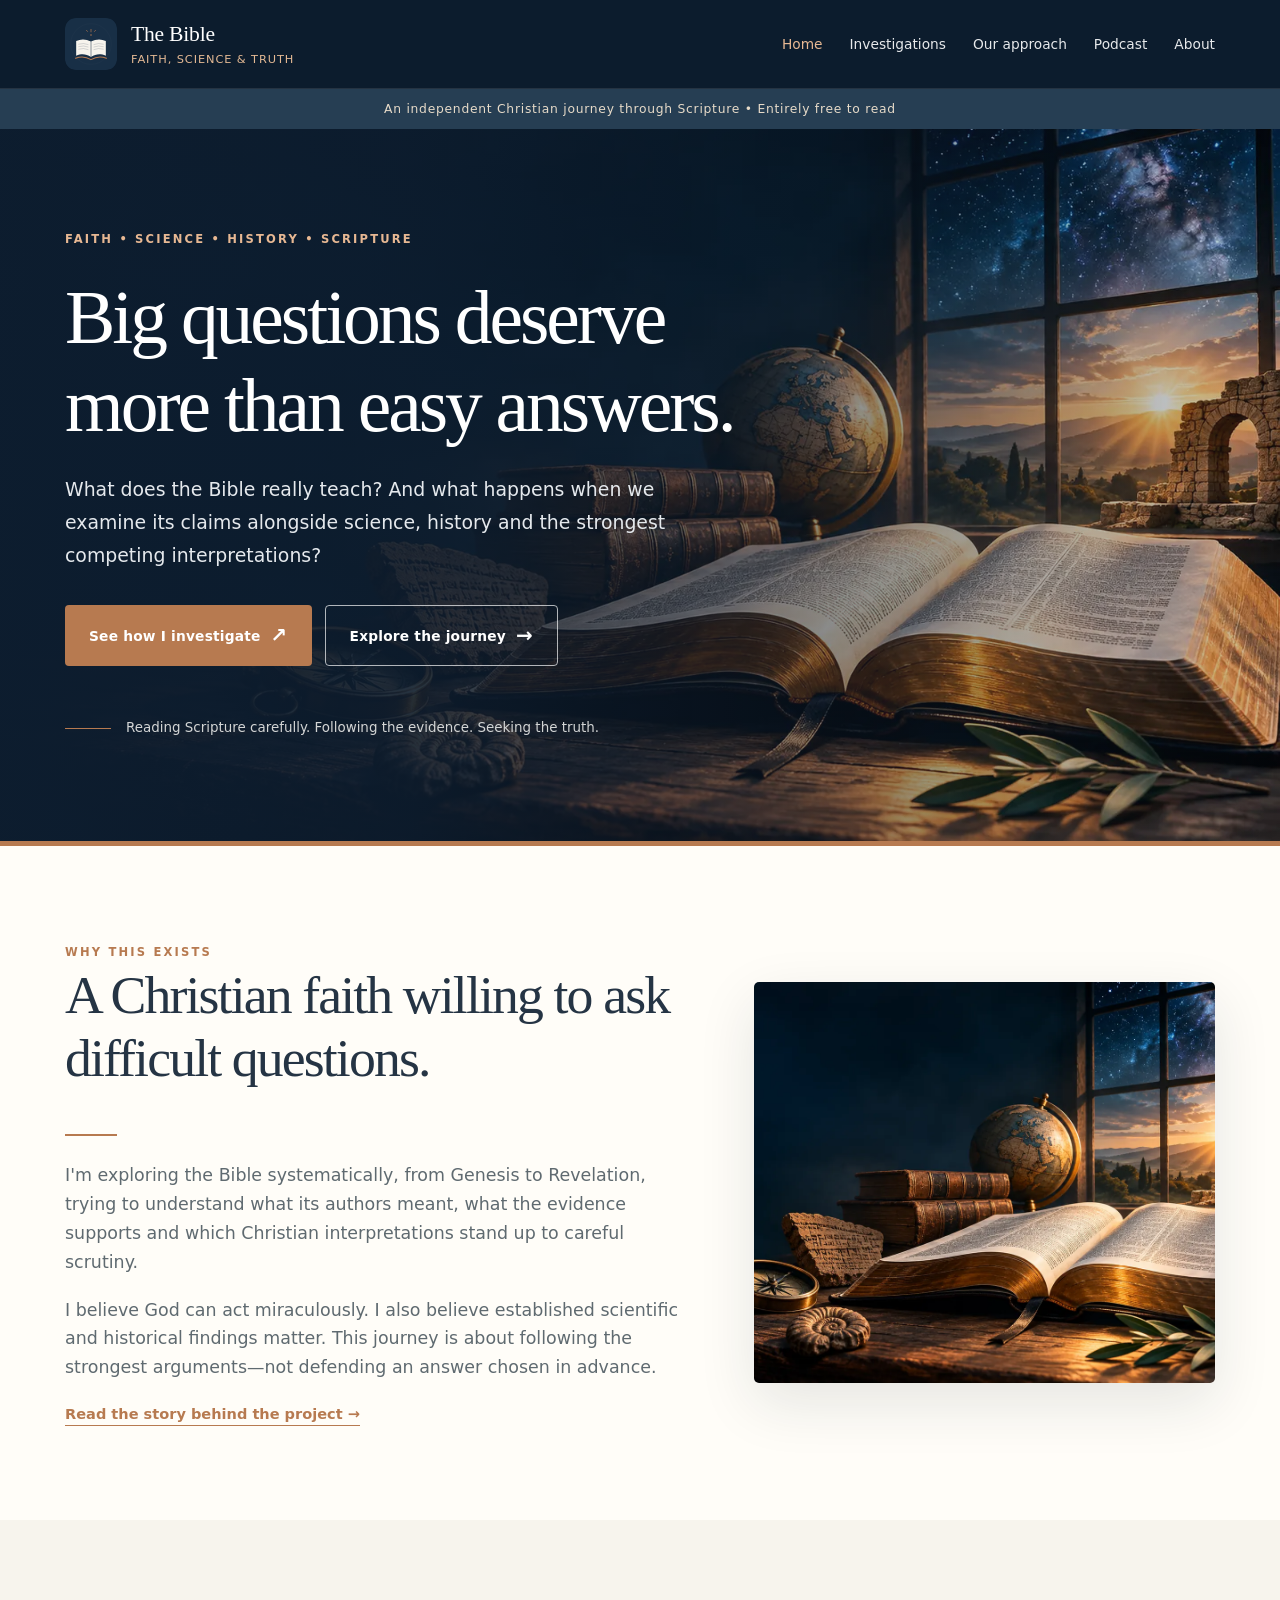
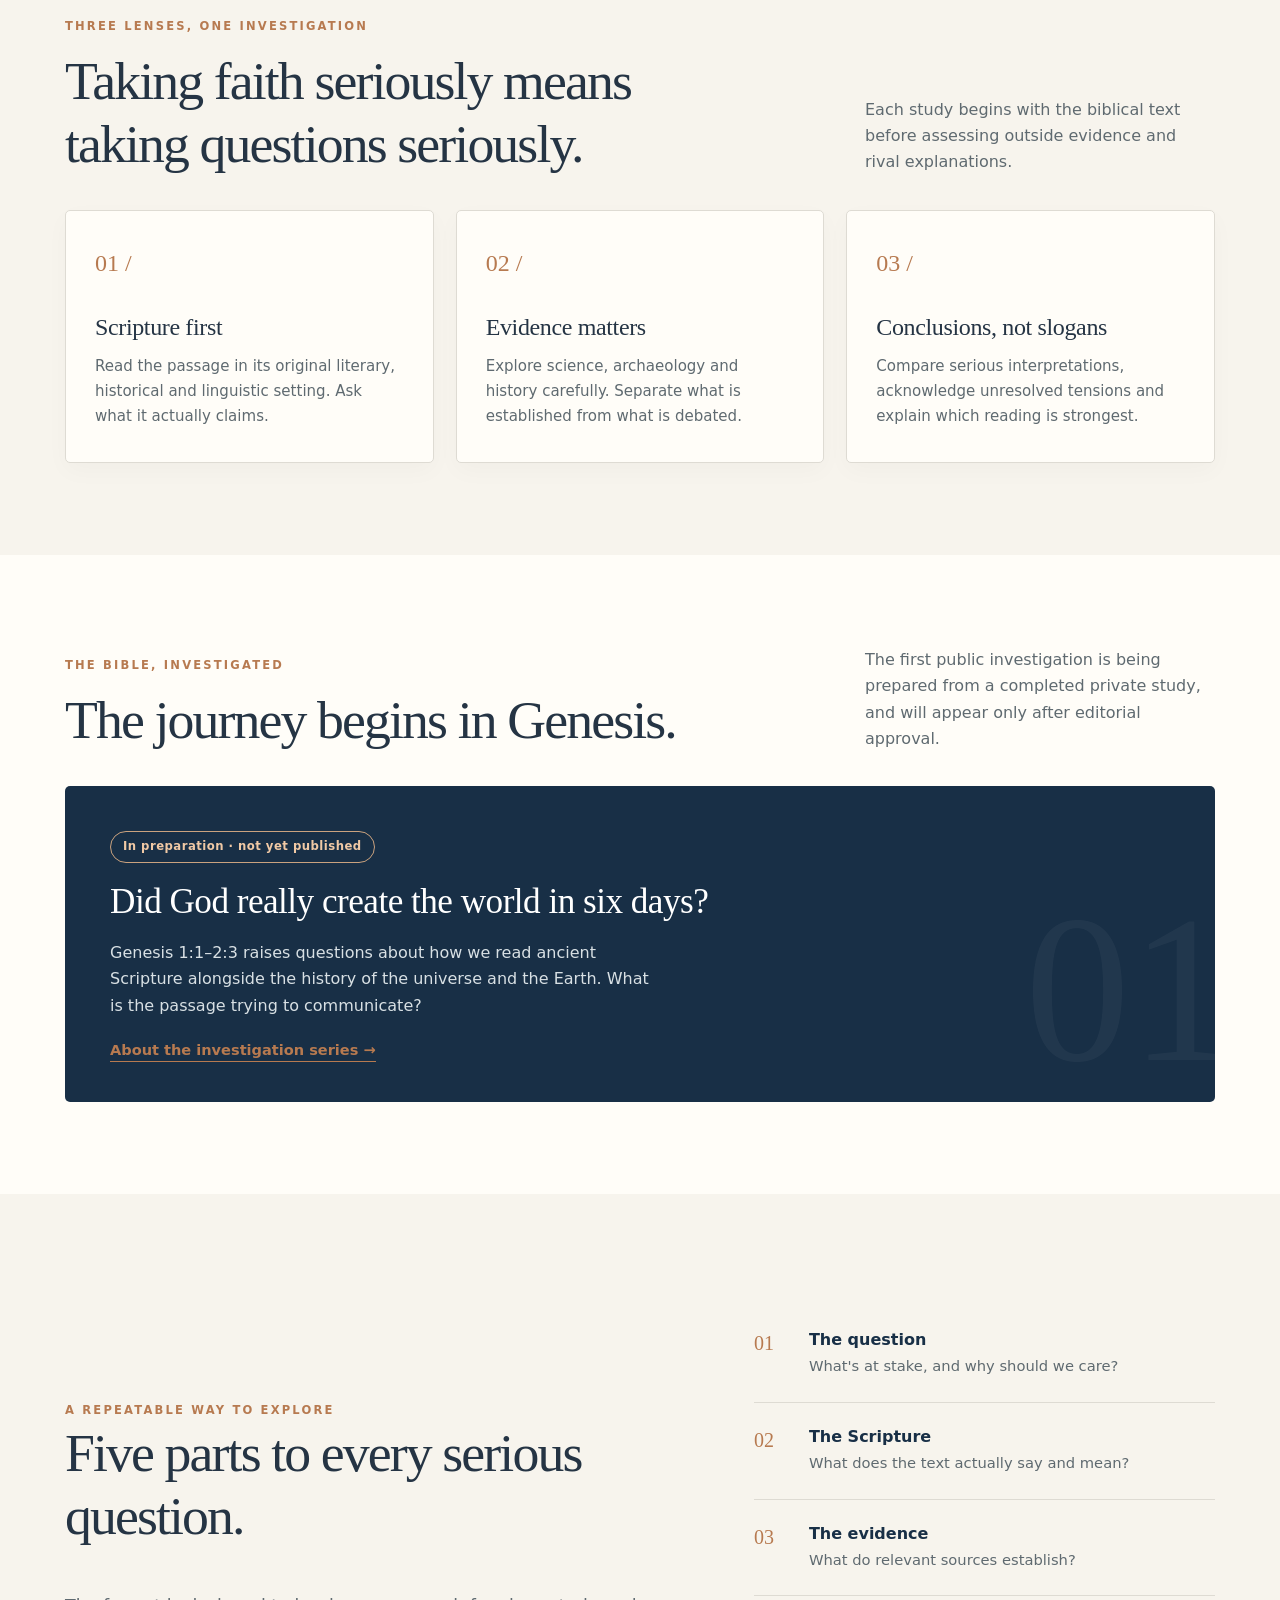
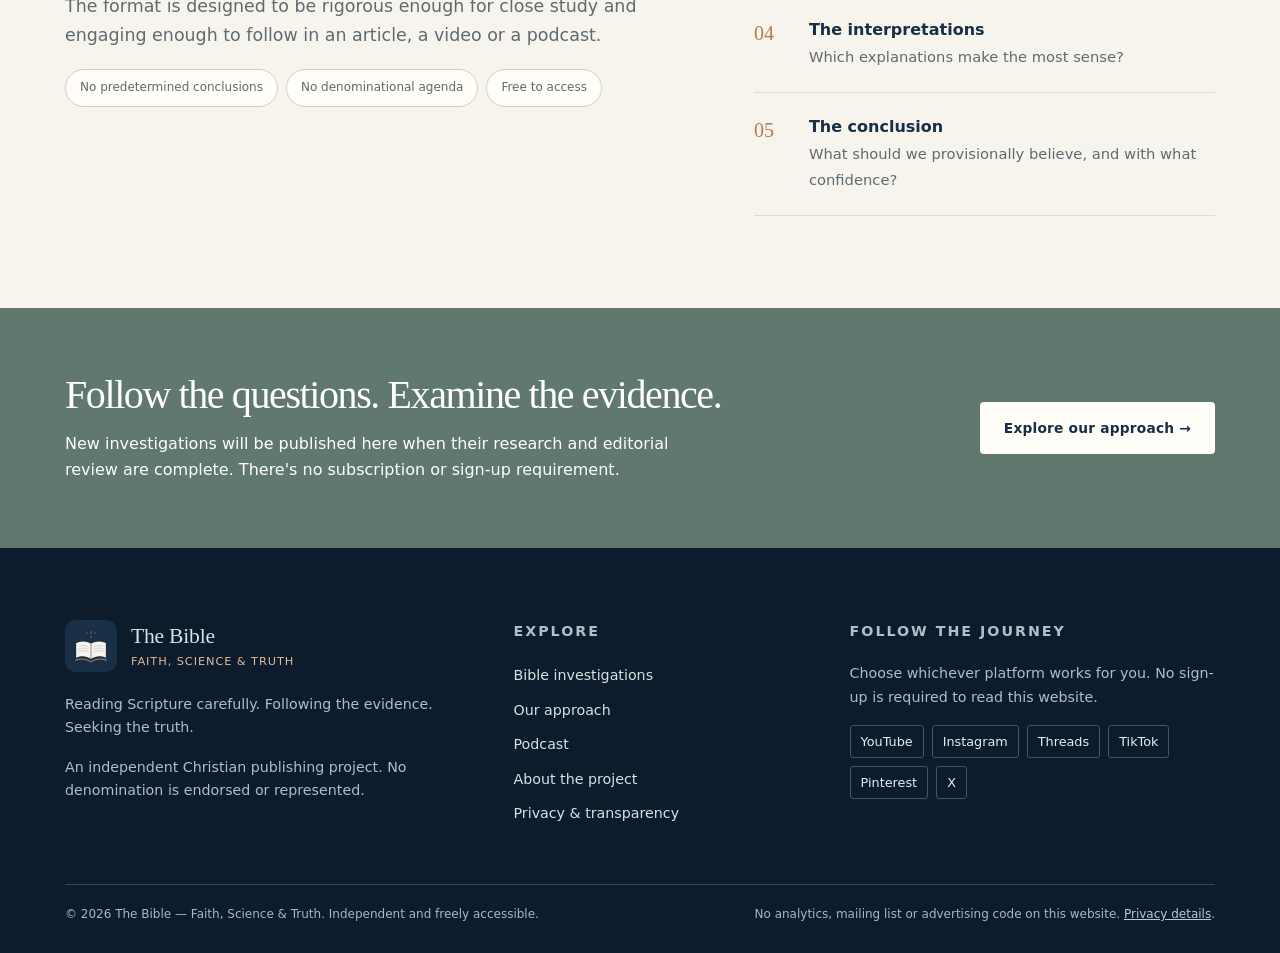
==== index.html @ d597f177 "Add The Bible — Faith, Science & Truth website" ====
<!doctype html><html lang="en-GB"><head><meta charset="utf-8"><meta name="viewport" content="width=device-width, initial-scale=1"><meta name="description" content="An independent Christian journey through the Bible, exploring Scripture, science, history and different interpretations without predetermined conclusions."><meta name="theme-color" content="#182f46"><meta name="referrer" content="strict-origin-when-cross-origin"><title>Home | The Bible — Faith, Science &amp; Truth</title><link rel="icon" type="image/svg+xml" href="favicon.svg"><link rel="stylesheet" href="styles.css"><meta property="og:type" content="website"><meta property="og:site_name" content="The Bible — Faith, Science &amp; Truth"><meta property="og:title" content="Home | The Bible — Faith, Science &amp; Truth"><meta property="og:description" content="An independent Christian journey through the Bible, exploring Scripture, science, history and different interpretations without predetermined conclusions."><meta property="og:image" content="https://thebiblefst.github.io/assets/social-preview.jpg"><meta property="og:url" content="https://thebiblefst.github.io/index.html"><meta name="twitter:card" content="summary_large_image"></head><body><a class="skip-link" href="#main">Skip to content</a><header class="site-header"><div class="container header-row"><a class="brand" href="index.html" aria-label="The Bible — Faith, Science & Truth, home"><img src="assets/mark.svg" alt="" width="52" height="52"><span><strong>The Bible</strong><em>Faith, Science &amp; Truth</em></span></a><nav class="nav" aria-label="Main navigation"><a href="index.html" aria-current="page">Home</a><a href="investigations.html" >Investigations</a><a href="approach.html" >Our approach</a><a href="podcast.html" >Podcast</a><a href="about.html" >About</a></nav><details class="mobile-menu"><summary>Menu</summary><nav class="mobile-links" aria-label="Mobile navigation"><a href="index.html" aria-current="page">Home</a><a href="investigations.html" >Investigations</a><a href="approach.html" >Our approach</a><a href="podcast.html" >Podcast</a><a href="about.html" >About</a></nav></details></div></header><main id="main"><div class="announcement">An independent Christian journey through Scripture • Entirely free to read</div><section class="hero"><div class="container"><span class="eyebrow">Faith • Science • History • Scripture</span><h1>Big questions deserve more than easy answers.</h1><p class="hero-lead">What does the Bible really teach? And what happens when we examine its claims alongside science, history and the strongest competing interpretations?</p><div class="hero-ctas"><a class="btn btn-copper" href="approach.html">See how I investigate <span class="arrow" aria-hidden="true">↗</span></a><a class="btn btn-outline" href="investigations.html">Explore the journey <span class="arrow" aria-hidden="true">→</span></a></div><div class="hero-bottom"><span class="fine-line" aria-hidden="true"></span><span>Reading Scripture carefully. Following the evidence. Seeking the truth.</span></div></div></section>
<section class="section"><div class="container two-col"><div><span class="eyebrow">Why this exists</span><h2>A Christian faith willing to ask difficult questions.</h2><div class="divider" aria-hidden="true"></div><p class="intro-copy">I'm exploring the Bible systematically, from Genesis to Revelation, trying to understand what its authors meant, what the evidence supports and which Christian interpretations stand up to careful scrutiny.</p><p class="intro-copy">I believe God can act miraculously. I also believe established scientific and historical findings matter. This journey is about following the strongest arguments—not defending an answer chosen in advance.</p><a class="text-link" href="about.html">Read the story behind the project →</a></div><img class="feature-photo" src="assets/documentary-study.webp" width="1450" height="816" loading="lazy" alt="An open Bible on a study desk with an antique globe, compass, fossil and historic stonework illuminated by sunrise"></div></section>
<section class="section section-tinted"><div class="container"><div class="section-top"><div><span class="eyebrow">Three lenses, one investigation</span><h2>Taking faith seriously means taking questions seriously.</h2></div><p class="muted">Each study begins with the biblical text before assessing outside evidence and rival explanations.</p></div><div class="three-col"><article class="card"><span class="number" aria-hidden="true">01 /</span><h3>Scripture first</h3><p>Read the passage in its original literary, historical and linguistic setting. Ask what it actually claims.</p></article><article class="card"><span class="number" aria-hidden="true">02 /</span><h3>Evidence matters</h3><p>Explore science, archaeology and history carefully. Separate what is established from what is debated.</p></article><article class="card"><span class="number" aria-hidden="true">03 /</span><h3>Conclusions, not slogans</h3><p>Compare serious interpretations, acknowledge unresolved tensions and explain which reading is strongest.</p></article></div></div></section>
<section class="section"><div class="container"><div class="section-top"><div><span class="eyebrow">The Bible, Investigated</span><h2>The journey begins in Genesis.</h2></div><p class="muted">The first public investigation is being prepared from a completed private study, and will appear only after editorial approval.</p></div><article class="feature-panel"><span class="status">In preparation · not yet published</span><h3>Did God really create the world in six days?</h3><p>Genesis 1:1–2:3 raises questions about how we read ancient Scripture alongside the history of the universe and the Earth. What is the passage trying to communicate?</p><a class="text-link" href="investigations.html">About the investigation series →</a></article></div></section>
<section class="section section-tinted"><div class="container two-col"><div><span class="eyebrow">A repeatable way to explore</span><h2>Five parts to every serious question.</h2><p class="intro-copy">The format is designed to be rigorous enough for close study and engaging enough to follow in an article, a video or a podcast.</p><div class="pill-row"><span class="pill">No predetermined conclusions</span><span class="pill">No denominational agenda</span><span class="pill">Free to access</span></div></div><ol class="journey-list"><li><strong>The question</strong><span>What's at stake, and why should we care?</span></li><li><strong>The Scripture</strong><span>What does the text actually say and mean?</span></li><li><strong>The evidence</strong><span>What do relevant sources establish?</span></li><li><strong>The interpretations</strong><span>Which explanations make the most sense?</span></li><li><strong>The conclusion</strong><span>What should we provisionally believe, and with what confidence?</span></li></ol></div></section>
<section class="cta-strip"><div class="container cta-inner"><div><h2>Follow the questions. Examine the evidence.</h2><p>New investigations will be published here when their research and editorial review are complete. There's no subscription or sign-up requirement.</p></div><a class="btn light-btn" href="approach.html">Explore our approach →</a></div></section></main><footer class="site-footer"><div class="container"><div class="footer-main"><div><a class="brand" href="index.html"><img src="assets/mark.svg" alt="" width="52" height="52"><span><strong>The Bible</strong><em>Faith, Science &amp; Truth</em></span></a><p>Reading Scripture carefully. Following the evidence. Seeking the truth.</p><p>An independent Christian publishing project. No denomination is endorsed or represented.</p></div><div><p class="footer-title">Explore</p><ul class="footer-links"><li><a href="investigations.html">Bible investigations</a></li><li><a href="approach.html">Our approach</a></li><li><a href="podcast.html">Podcast</a></li><li><a href="about.html">About the project</a></li><li><a href="privacy.html">Privacy &amp; transparency</a></li></ul></div><div><p class="footer-title">Follow the journey</p><p>Choose whichever platform works for you. No sign-up is required to read this website.</p><div class="socials"><a href="https://www.youtube.com/@thebiblefst" rel="noopener noreferrer">YouTube</a><a href="https://www.instagram.com/thebiblefst/" rel="noopener noreferrer">Instagram</a><a href="https://www.threads.net/@thebiblefst" rel="noopener noreferrer">Threads</a><a href="https://www.tiktok.com/@thebiblefst" rel="noopener noreferrer">TikTok</a><a href="https://www.pinterest.com/thebiblefst/" rel="noopener noreferrer">Pinterest</a><a href="https://x.com/thebiblefst" rel="noopener noreferrer">X</a></div></div></div><div class="footer-bottom"><span>© 2026 The Bible — Faith, Science &amp; Truth. Independent and freely accessible.</span><span>No analytics, mailing list or advertising code on this website. <a href="privacy.html">Privacy details</a>.</span></div></div></footer></body></html>
---- styles.css ----
/* The Bible — Faith, Science & Truth · static, privacy-conscious site */
:root{--navy:#182f46;--deep:#0c1c2d;--navy2:#203d57;--copper:#b77a50;--copper-light:#e7b893;--ivory:#f7f4ed;--paper:#fffdf8;--sage:#60786e;--ink:#253444;--muted:#5f6a70;--line:#dedbd3;--shadow:0 20px 58px rgba(22,35,48,.11)}
*,*::before,*::after{box-sizing:border-box}html{scroll-behavior:smooth}body{margin:0;background:var(--paper);color:var(--ink);font-family:system-ui,-apple-system,'Segoe UI',Arial,sans-serif;line-height:1.65;font-size:16px;-webkit-font-smoothing:antialiased}a{color:inherit}a:hover{text-decoration-color:var(--copper)}img{max-width:100%;height:auto}h1,h2,h3,p{margin-top:0}h1,h2,h3{line-height:1.17}h1,h2,h3,.serif{font-family:Georgia,'Times New Roman',serif;font-weight:500}p{margin-bottom:1.1em}h1{font-size:clamp(2.7rem,5.9vw,5.2rem);letter-spacing:-.04em}h2{font-size:clamp(2.1rem,4.2vw,3.45rem);letter-spacing:-.035em}h3{font-size:1.5rem;letter-spacing:-.015em}small,.tiny{font-size:.82rem}.eyebrow{font-size:.72rem;letter-spacing:.19em;text-transform:uppercase;font-weight:800;color:var(--copper)}.muted{color:var(--muted)}.container{width:min(1150px,calc(100% - 42px));margin-inline:auto}.skip-link{position:absolute;top:-60px;left:12px;z-index:999;padding:10px 16px;background:#fff;color:var(--navy)}.skip-link:focus{top:12px}.site-header{position:relative;z-index:5;background:var(--deep);color:#fff;border-bottom:1px solid rgba(255,255,255,.1)}.header-row{min-height:88px;display:flex;justify-content:space-between;align-items:center;gap:28px}.brand{display:flex;align-items:center;gap:14px;text-decoration:none}.brand img{width:52px;height:52px;border-radius:11px}.brand span{display:flex;flex-direction:column;line-height:1.17}.brand strong{font-family:Georgia,'Times New Roman',serif;font-size:1.35rem;font-weight:500;letter-spacing:-.01em}.brand em{font-size:.71rem;font-style:normal;letter-spacing:.08em;color:#e4b994;text-transform:uppercase;margin-top:6px}.nav{display:flex;align-items:center;gap:27px}.nav a{text-decoration:none;font-size:.86rem;color:#e7e9eb;transition:color .2s}.nav a:hover,.nav a[aria-current=page]{color:#e7b893}.mobile-menu{display:none}.mobile-menu summary{cursor:pointer;padding:8px 12px;border:1px solid #455669;border-radius:7px;list-style:none}.mobile-menu summary::-webkit-details-marker{display:none}.mobile-menu .mobile-links{position:absolute;top:100%;left:0;right:0;background:var(--deep);display:grid;gap:0;border-top:1px solid #354859;padding:10px 22px 18px}.mobile-links a{padding:12px 6px;text-decoration:none;border-bottom:1px solid rgba(255,255,255,.1)}.announcement{background:#263e53;color:#e7dbc9;padding:10px 0;text-align:center;font-size:.77rem;letter-spacing:.06em}
.btn{display:inline-flex;align-items:center;justify-content:center;gap:10px;border-radius:4px;min-height:52px;padding:13px 24px;font-size:.86rem;font-weight:700;letter-spacing:.015em;text-decoration:none;transition:transform .15s,background .2s,border .2s}.btn:hover{transform:translateY(-2px)}.btn-copper{background:var(--copper);color:#fff}.btn-copper:hover{background:#9c6440}.btn-outline{border:1px solid rgba(255,255,255,.68);color:#fff}.btn-outline:hover{background:rgba(255,255,255,.08)}.btn-outline-dark{border:1px solid #7b8b95;color:var(--navy)}.btn-outline-dark:hover{background:#f1ede6}.arrow{font-size:1.25rem}
.hero{position:relative;overflow:hidden;background:#142b42;color:#fff;min-height:620px}.hero::before{content:"";position:absolute;inset:0;background-image:linear-gradient(90deg,rgba(13,29,47,.97) 0%,rgba(13,29,47,.90) 32%,rgba(13,29,47,.52) 60%,rgba(13,29,47,.18) 100%),url('assets/documentary-study.webp');background-size:cover;background-position:center 46%}.hero::after{content:"";position:absolute;bottom:0;left:0;right:0;height:5px;background:var(--copper)}.hero .container{position:relative;padding:96px 0 106px}.hero .eyebrow{color:#e7b893}.hero h1{max-width:730px;margin:22px 0 23px}.hero .hero-lead{max-width:615px;font-size:clamp(1.04rem,1.5vw,1.18rem);line-height:1.75;color:#e5e9ed}.hero-ctas{display:flex;flex-wrap:wrap;gap:13px;margin-top:33px}.hero-bottom{margin-top:51px;max-width:630px;display:flex;align-items:center;gap:15px;color:#d3d5d5;font-size:.84rem}.fine-line{width:46px;height:1px;background:var(--copper);flex-shrink:0}
.section{padding:92px 0}.section-tinted{background:var(--ivory)}.section-dark{background:var(--navy);color:#fff}.section-top{display:flex;justify-content:space-between;align-items:end;gap:30px;margin-bottom:34px}.section-top h2{max-width:700px;margin:12px 0 0}.section-top p{max-width:350px;margin:0}.intro-copy{max-width:730px;font-size:1.09rem;color:var(--muted)}.intro-copy.on-dark{color:#e6e9e8}.two-col{display:grid;grid-template-columns:1.15fr .85fr;gap:65px;align-items:center}.three-col{display:grid;grid-template-columns:repeat(3,1fr);gap:22px}.card{background:var(--paper);border:1px solid var(--line);padding:33px 29px;border-radius:5px;min-height:200px;box-shadow:0 8px 25px rgba(15,32,47,.028)}.card .number{font-family:Georgia,serif;color:var(--copper);font-size:1.5rem;margin-bottom:30px;display:block}.card h3{margin-bottom:13px}.card p{color:var(--muted);font-size:.94rem;margin:0}.card p:last-child{margin-bottom:0}.feature-photo{width:100%;aspect-ratio:1.15;object-fit:cover;object-position:70% center;border-radius:5px;box-shadow:var(--shadow)}.divider{width:52px;height:2px;background:var(--copper);margin:25px 0}.quote{font-family:Georgia,serif;font-size:clamp(1.35rem,2.5vw,2.05rem);font-weight:normal;line-height:1.45}.feature-panel{background:var(--navy);color:#fff;border-radius:5px;padding:45px 45px 39px;position:relative;overflow:hidden}.feature-panel::after{content:"01";font-family:Georgia,serif;position:absolute;right:-20px;bottom:-60px;font-size:210px;color:rgba(255,255,255,.042);pointer-events:none}.feature-panel .eyebrow{color:var(--copper-light)}.feature-panel h3{font-size:2.2rem;margin:18px 0}.feature-panel p{color:#d8e0e4;max-width:550px}.status{display:inline-block;border:1px solid #d3c5b7;border-radius:100px;color:#80583c;padding:5px 12px;font-size:.73rem;font-weight:700;letter-spacing:.04em}.feature-panel .status{border-color:#caa27e;color:#f0c9a5}.text-link{color:var(--copper);text-decoration:none;border-bottom:1px solid currentColor;padding-bottom:3px;font-weight:700;font-size:.91rem}.text-link:hover{color:#9f6241}.section-dark .text-link{color:#f0c49f}.journey-list{counter-reset:step;list-style:none;margin:20px 0 0;padding:0}.journey-list li{counter-increment:step;padding:21px 0 22px 55px;position:relative;border-bottom:1px solid var(--line)}.journey-list li::before{content:counter(step,decimal-leading-zero);position:absolute;left:0;top:21px;color:var(--copper);font-family:Georgia,serif;font-size:1.25rem}.journey-list strong{display:block;color:var(--navy);font-size:1rem}.journey-list span{color:var(--muted);font-size:.92rem}.pill-row{display:flex;gap:8px;flex-wrap:wrap}.pill{border:1px solid #d3cec3;border-radius:100px;padding:8px 14px;font-size:.75rem;color:var(--muted);background:#fffdf8}.cta-strip{padding:64px 0;background:var(--sage);color:#fff}.cta-inner{display:flex;justify-content:space-between;gap:35px;align-items:center}.cta-inner h2{font-size:2.5rem;margin:0 0 12px}.cta-inner p{margin:0;max-width:640px}.light-btn{background:#fffdf8;color:var(--navy);white-space:nowrap}.light-btn:hover{background:#f2e8db}.page-hero{background:var(--navy);color:#fff;padding:85px 0 90px;position:relative;overflow:hidden}.page-hero::after{content:"";position:absolute;bottom:0;left:0;right:0;height:4px;background:var(--copper)}.page-hero h1{margin:15px 0 22px;max-width:900px}.page-hero p{font-size:1.13rem;max-width:750px;color:#dbe2e8}.reading-width{max-width:780px}.reading-width h2{margin-top:46px;margin-bottom:18px;font-size:2rem}.reading-width h3{margin-top:31px;margin-bottom:13px;font-size:1.45rem}.reading-width p,.reading-width li{color:#44525d}.reading-width a{color:#8b5839}.reading-width li{padding-left:8px;margin:6px 0}.notice{border-left:4px solid var(--copper);background:var(--ivory);padding:24px 26px;margin:32px 0}.notice p:last-child{margin-bottom:0}.topic-card{display:flex;flex-direction:column;justify-content:space-between;min-height:260px}.topic-card .topic-top{margin-bottom:35px}.topic-card .number{margin:0 0 22px}.topic-card .eyebrow{font-size:.65rem}.topic-card a{margin-top:25px}.site-footer{background:var(--deep);color:#d9e0e5;padding:72px 0 28px}.footer-main{display:grid;grid-template-columns:1.4fr 1fr 1.3fr;gap:55px;padding-bottom:50px}.site-footer .brand{margin-bottom:21px}.footer-main p{color:#adbfc9;max-width:380px;font-size:.89rem}.footer-title{text-transform:uppercase;letter-spacing:.14em;color:#e9c09b;font-size:.72rem;font-weight:800;margin:0 0 19px}.footer-links{list-style:none;margin:0;padding:0}.footer-links li{margin:8px 0}.footer-links a{text-decoration:none;color:#d9e0e5;font-size:.89rem}.footer-links a:hover{color:var(--copper-light)}.footer-bottom{border-top:1px solid #34465a;padding-top:20px;display:flex;justify-content:space-between;gap:15px;color:#a7b8c2;font-size:.75rem}.footer-bottom a{color:#b9cad4}.socials{display:flex;flex-wrap:wrap;gap:8px}.socials a{font-size:.8rem;color:#e6eef2;text-decoration:none;padding:5px 10px;border:1px solid #40556a;border-radius:3px}.socials a:hover{border-color:var(--copper);color:var(--copper-light)}:focus-visible{outline:3px solid #e2aa68;outline-offset:3px}@media(max-width:920px){.nav{gap:15px}.nav a{font-size:.8rem}.two-col{gap:35px}.three-col{gap:14px}.card{padding:27px 23px}.footer-main{gap:24px}}@media(max-width:720px){.container{width:min(100% - 34px,1150px)}.header-row{min-height:74px}.brand img{width:44px;height:44px}.brand strong{font-size:1.15rem}.brand em{font-size:.62rem}.nav{display:none}.mobile-menu{display:block}.hero{min-height:570px}.hero::before{background-image:linear-gradient(90deg,rgba(13,29,47,.97) 0%,rgba(13,29,47,.82) 65%,rgba(13,29,47,.48) 100%),url('assets/documentary-study.webp');background-position:67% center}.hero .container{padding:78px 0 72px}.hero-bottom{margin-top:35px}.section{padding:67px 0}.section-top{display:block}.section-top p{margin-top:17px}.two-col,.three-col{grid-template-columns:1fr}.feature-photo{aspect-ratio:1.6}.feature-panel{padding:32px 25px}.feature-panel h3{font-size:1.8rem}.cta-inner,.footer-bottom{display:block}.cta-inner .btn{margin-top:22px}.footer-main{grid-template-columns:1fr 1fr;gap:32px}.footer-main>div:first-child{grid-column:1/-1}.page-hero{padding:65px 0}.site-footer{padding-top:56px}.footer-bottom span{display:block;margin-top:8px}.mobile-menu .mobile-links{box-shadow:0 14px 24px rgba(0,0,0,.16)}}@media(max-width:450px){.brand strong{font-size:1rem}.brand em{font-size:.56rem}.brand{gap:9px}.brand img{width:39px;height:39px}.hero-ctas{display:grid}.btn{width:100%}.page-hero h1{overflow-wrap:anywhere}.footer-main{grid-template-columns:1fr}.footer-main>div:first-child{grid-column:auto}.section-top h2{font-size:2.2rem}}@media(prefers-reduced-motion:reduce){html{scroll-behavior:auto}*,*::before,*::after{transition:none!important;animation:none!important}}
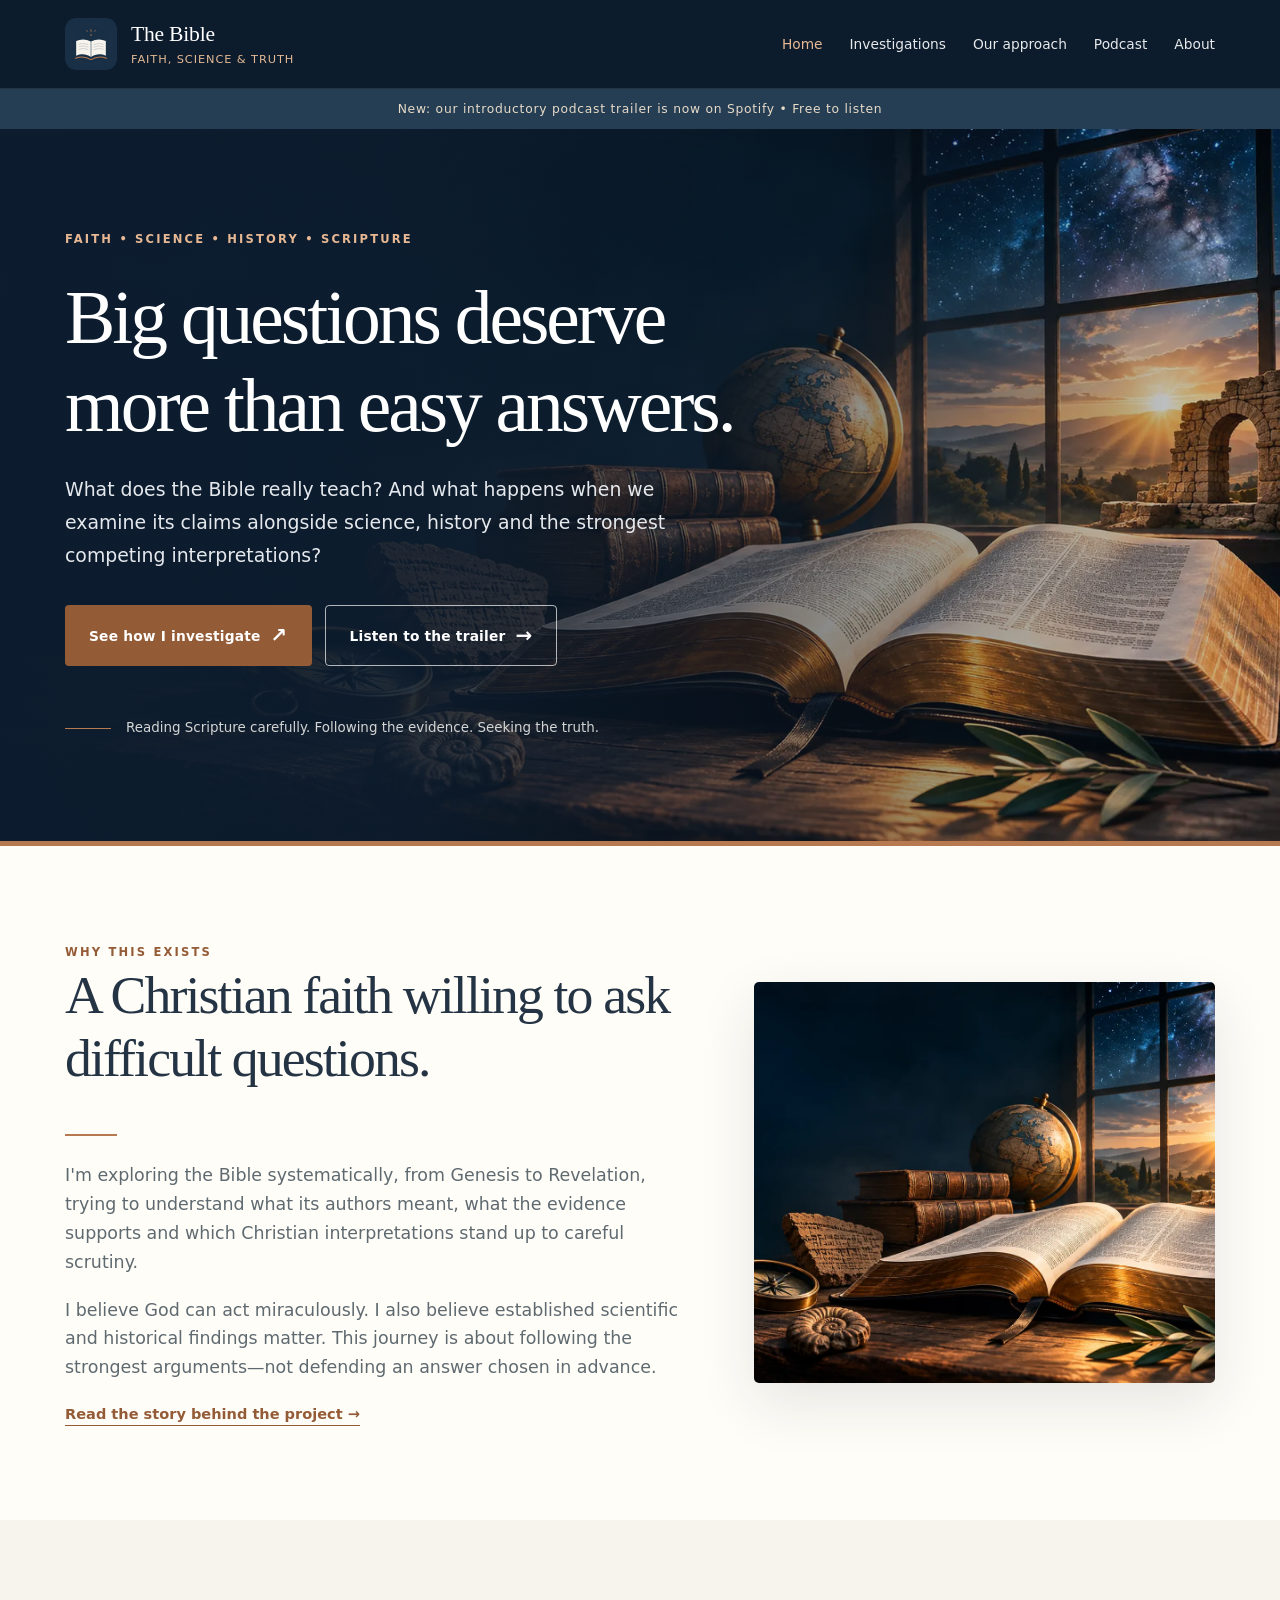
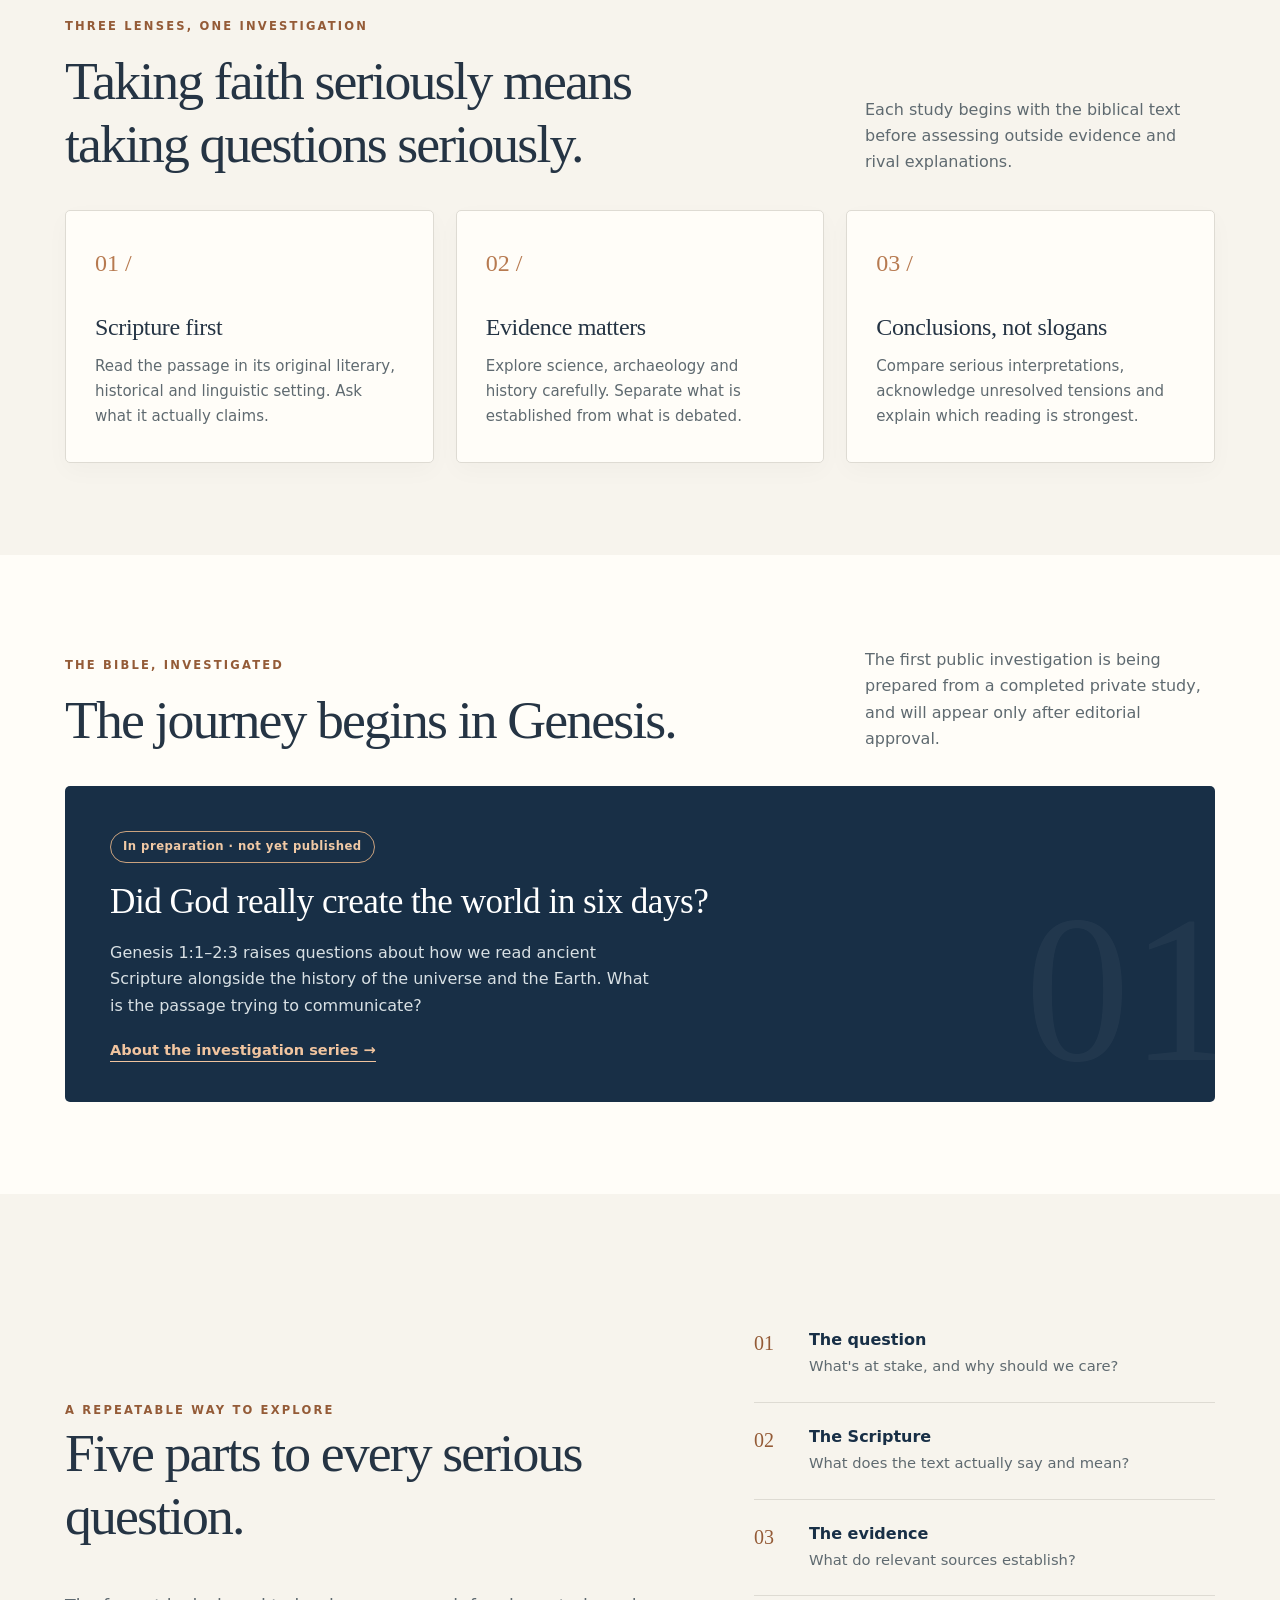
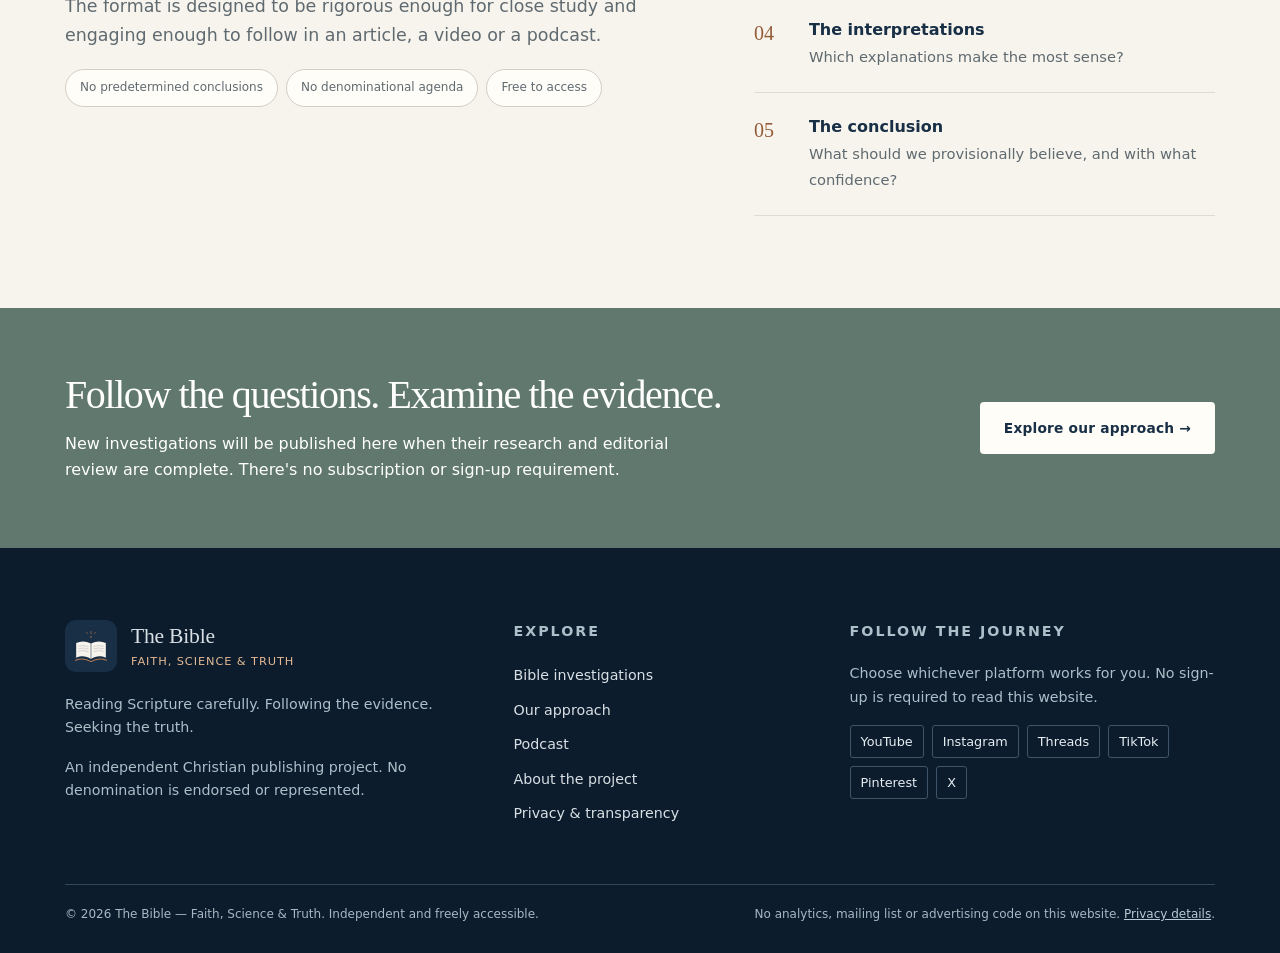
==== commit 28e33189: "Add live Spotify podcast trailer links" ====
--- a/index.html
+++ b/index.html
@@ -1,4 +1,4 @@
-<!doctype html><html lang="en-GB"><head><meta charset="utf-8"><meta name="viewport" content="width=device-width, initial-scale=1"><meta name="description" content="An independent Christian journey through the Bible, exploring Scripture, science, history and different interpretations without predetermined conclusions."><meta name="theme-color" content="#182f46"><meta name="referrer" content="strict-origin-when-cross-origin"><title>Home | The Bible — Faith, Science &amp; Truth</title><link rel="icon" type="image/svg+xml" href="favicon.svg"><link rel="stylesheet" href="styles.css"><meta property="og:type" content="website"><meta property="og:site_name" content="The Bible — Faith, Science &amp; Truth"><meta property="og:title" content="Home | The Bible — Faith, Science &amp; Truth"><meta property="og:description" content="An independent Christian journey through the Bible, exploring Scripture, science, history and different interpretations without predetermined conclusions."><meta property="og:image" content="https://thebiblefst.github.io/assets/social-preview.jpg"><meta property="og:url" content="https://thebiblefst.github.io/index.html"><meta name="twitter:card" content="summary_large_image"></head><body><a class="skip-link" href="#main">Skip to content</a><header class="site-header"><div class="container header-row"><a class="brand" href="index.html" aria-label="The Bible — Faith, Science & Truth, home"><img src="assets/mark.svg" alt="" width="52" height="52"><span><strong>The Bible</strong><em>Faith, Science &amp; Truth</em></span></a><nav class="nav" aria-label="Main navigation"><a href="index.html" aria-current="page">Home</a><a href="investigations.html" >Investigations</a><a href="approach.html" >Our approach</a><a href="podcast.html" >Podcast</a><a href="about.html" >About</a></nav><details class="mobile-menu"><summary>Menu</summary><nav class="mobile-links" aria-label="Mobile navigation"><a href="index.html" aria-current="page">Home</a><a href="investigations.html" >Investigations</a><a href="approach.html" >Our approach</a><a href="podcast.html" >Podcast</a><a href="about.html" >About</a></nav></details></div></header><main id="main"><div class="announcement">An independent Christian journey through Scripture • Entirely free to read</div><section class="hero"><div class="container"><span class="eyebrow">Faith • Science • History • Scripture</span><h1>Big questions deserve more than easy answers.</h1><p class="hero-lead">What does the Bible really teach? And what happens when we examine its claims alongside science, history and the strongest competing interpretations?</p><div class="hero-ctas"><a class="btn btn-copper" href="approach.html">See how I investigate <span class="arrow" aria-hidden="true">↗</span></a><a class="btn btn-outline" href="investigations.html">Explore the journey <span class="arrow" aria-hidden="true">→</span></a></div><div class="hero-bottom"><span class="fine-line" aria-hidden="true"></span><span>Reading Scripture carefully. Following the evidence. Seeking the truth.</span></div></div></section>
+<!doctype html><html lang="en-GB"><head><meta charset="utf-8"><meta name="viewport" content="width=device-width, initial-scale=1"><meta name="description" content="An independent Christian journey through the Bible, exploring Scripture, science, history and different interpretations without predetermined conclusions."><meta name="theme-color" content="#182f46"><meta name="referrer" content="strict-origin-when-cross-origin"><title>Home | The Bible — Faith, Science &amp; Truth</title><link rel="icon" type="image/svg+xml" href="favicon.svg"><link rel="stylesheet" href="styles.css"><meta property="og:type" content="website"><meta property="og:site_name" content="The Bible — Faith, Science &amp; Truth"><meta property="og:title" content="Home | The Bible — Faith, Science &amp; Truth"><meta property="og:description" content="An independent Christian journey through the Bible, exploring Scripture, science, history and different interpretations without predetermined conclusions."><meta property="og:image" content="https://thebiblefst.github.io/assets/social-preview.jpg"><meta property="og:url" content="https://thebiblefst.github.io/index.html"><meta name="twitter:card" content="summary_large_image"></head><body><a class="skip-link" href="#main">Skip to content</a><header class="site-header"><div class="container header-row"><a class="brand" href="index.html" aria-label="The Bible — Faith, Science & Truth, home"><img src="assets/mark.svg" alt="" width="52" height="52"><span><strong>The Bible</strong><em>Faith, Science &amp; Truth</em></span></a><nav class="nav" aria-label="Main navigation"><a href="index.html" aria-current="page">Home</a><a href="investigations.html" >Investigations</a><a href="approach.html" >Our approach</a><a href="podcast.html" >Podcast</a><a href="about.html" >About</a></nav><details class="mobile-menu"><summary>Menu</summary><nav class="mobile-links" aria-label="Mobile navigation"><a href="index.html" aria-current="page">Home</a><a href="investigations.html" >Investigations</a><a href="approach.html" >Our approach</a><a href="podcast.html" >Podcast</a><a href="about.html" >About</a></nav></details></div></header><main id="main"><div class="announcement">New: our introductory podcast trailer is now on Spotify • Free to listen</div><section class="hero"><div class="container"><span class="eyebrow">Faith • Science • History • Scripture</span><h1>Big questions deserve more than easy answers.</h1><p class="hero-lead">What does the Bible really teach? And what happens when we examine its claims alongside science, history and the strongest competing interpretations?</p><div class="hero-ctas"><a class="btn btn-copper" href="approach.html">See how I investigate <span class="arrow" aria-hidden="true">↗</span></a><a class="btn btn-outline" href="podcast.html">Listen to the trailer <span class="arrow" aria-hidden="true">→</span></a></div><div class="hero-bottom"><span class="fine-line" aria-hidden="true"></span><span>Reading Scripture carefully. Following the evidence. Seeking the truth.</span></div></div></section>
 <section class="section"><div class="container two-col"><div><span class="eyebrow">Why this exists</span><h2>A Christian faith willing to ask difficult questions.</h2><div class="divider" aria-hidden="true"></div><p class="intro-copy">I'm exploring the Bible systematically, from Genesis to Revelation, trying to understand what its authors meant, what the evidence supports and which Christian interpretations stand up to careful scrutiny.</p><p class="intro-copy">I believe God can act miraculously. I also believe established scientific and historical findings matter. This journey is about following the strongest arguments—not defending an answer chosen in advance.</p><a class="text-link" href="about.html">Read the story behind the project →</a></div><img class="feature-photo" src="assets/documentary-study.webp" width="1450" height="816" loading="lazy" alt="An open Bible on a study desk with an antique globe, compass, fossil and historic stonework illuminated by sunrise"></div></section>
 <section class="section section-tinted"><div class="container"><div class="section-top"><div><span class="eyebrow">Three lenses, one investigation</span><h2>Taking faith seriously means taking questions seriously.</h2></div><p class="muted">Each study begins with the biblical text before assessing outside evidence and rival explanations.</p></div><div class="three-col"><article class="card"><span class="number" aria-hidden="true">01 /</span><h3>Scripture first</h3><p>Read the passage in its original literary, historical and linguistic setting. Ask what it actually claims.</p></article><article class="card"><span class="number" aria-hidden="true">02 /</span><h3>Evidence matters</h3><p>Explore science, archaeology and history carefully. Separate what is established from what is debated.</p></article><article class="card"><span class="number" aria-hidden="true">03 /</span><h3>Conclusions, not slogans</h3><p>Compare serious interpretations, acknowledge unresolved tensions and explain which reading is strongest.</p></article></div></div></section>
 <section class="section"><div class="container"><div class="section-top"><div><span class="eyebrow">The Bible, Investigated</span><h2>The journey begins in Genesis.</h2></div><p class="muted">The first public investigation is being prepared from a completed private study, and will appear only after editorial approval.</p></div><article class="feature-panel"><span class="status">In preparation · not yet published</span><h3>Did God really create the world in six days?</h3><p>Genesis 1:1–2:3 raises questions about how we read ancient Scripture alongside the history of the universe and the Earth. What is the passage trying to communicate?</p><a class="text-link" href="investigations.html">About the investigation series →</a></article></div></section>
--- a/styles.css
+++ b/styles.css
@@ -4,3 +4,12 @@
 .btn{display:inline-flex;align-items:center;justify-content:center;gap:10px;border-radius:4px;min-height:52px;padding:13px 24px;font-size:.86rem;font-weight:700;letter-spacing:.015em;text-decoration:none;transition:transform .15s,background .2s,border .2s}.btn:hover{transform:translateY(-2px)}.btn-copper{background:var(--copper);color:#fff}.btn-copper:hover{background:#9c6440}.btn-outline{border:1px solid rgba(255,255,255,.68);color:#fff}.btn-outline:hover{background:rgba(255,255,255,.08)}.btn-outline-dark{border:1px solid #7b8b95;color:var(--navy)}.btn-outline-dark:hover{background:#f1ede6}.arrow{font-size:1.25rem}
 .hero{position:relative;overflow:hidden;background:#142b42;color:#fff;min-height:620px}.hero::before{content:"";position:absolute;inset:0;background-image:linear-gradient(90deg,rgba(13,29,47,.97) 0%,rgba(13,29,47,.90) 32%,rgba(13,29,47,.52) 60%,rgba(13,29,47,.18) 100%),url('assets/documentary-study.webp');background-size:cover;background-position:center 46%}.hero::after{content:"";position:absolute;bottom:0;left:0;right:0;height:5px;background:var(--copper)}.hero .container{position:relative;padding:96px 0 106px}.hero .eyebrow{color:#e7b893}.hero h1{max-width:730px;margin:22px 0 23px}.hero .hero-lead{max-width:615px;font-size:clamp(1.04rem,1.5vw,1.18rem);line-height:1.75;color:#e5e9ed}.hero-ctas{display:flex;flex-wrap:wrap;gap:13px;margin-top:33px}.hero-bottom{margin-top:51px;max-width:630px;display:flex;align-items:center;gap:15px;color:#d3d5d5;font-size:.84rem}.fine-line{width:46px;height:1px;background:var(--copper);flex-shrink:0}
 .section{padding:92px 0}.section-tinted{background:var(--ivory)}.section-dark{background:var(--navy);color:#fff}.section-top{display:flex;justify-content:space-between;align-items:end;gap:30px;margin-bottom:34px}.section-top h2{max-width:700px;margin:12px 0 0}.section-top p{max-width:350px;margin:0}.intro-copy{max-width:730px;font-size:1.09rem;color:var(--muted)}.intro-copy.on-dark{color:#e6e9e8}.two-col{display:grid;grid-template-columns:1.15fr .85fr;gap:65px;align-items:center}.three-col{display:grid;grid-template-columns:repeat(3,1fr);gap:22px}.card{background:var(--paper);border:1px solid var(--line);padding:33px 29px;border-radius:5px;min-height:200px;box-shadow:0 8px 25px rgba(15,32,47,.028)}.card .number{font-family:Georgia,serif;color:var(--copper);font-size:1.5rem;margin-bottom:30px;display:block}.card h3{margin-bottom:13px}.card p{color:var(--muted);font-size:.94rem;margin:0}.card p:last-child{margin-bottom:0}.feature-photo{width:100%;aspect-ratio:1.15;object-fit:cover;object-position:70% center;border-radius:5px;box-shadow:var(--shadow)}.divider{width:52px;height:2px;background:var(--copper);margin:25px 0}.quote{font-family:Georgia,serif;font-size:clamp(1.35rem,2.5vw,2.05rem);font-weight:normal;line-height:1.45}.feature-panel{background:var(--navy);color:#fff;border-radius:5px;padding:45px 45px 39px;position:relative;overflow:hidden}.feature-panel::after{content:"01";font-family:Georgia,serif;position:absolute;right:-20px;bottom:-60px;font-size:210px;color:rgba(255,255,255,.042);pointer-events:none}.feature-panel .eyebrow{color:var(--copper-light)}.feature-panel h3{font-size:2.2rem;margin:18px 0}.feature-panel p{color:#d8e0e4;max-width:550px}.status{display:inline-block;border:1px solid #d3c5b7;border-radius:100px;color:#80583c;padding:5px 12px;font-size:.73rem;font-weight:700;letter-spacing:.04em}.feature-panel .status{border-color:#caa27e;color:#f0c9a5}.text-link{color:var(--copper);text-decoration:none;border-bottom:1px solid currentColor;padding-bottom:3px;font-weight:700;font-size:.91rem}.text-link:hover{color:#9f6241}.section-dark .text-link{color:#f0c49f}.journey-list{counter-reset:step;list-style:none;margin:20px 0 0;padding:0}.journey-list li{counter-increment:step;padding:21px 0 22px 55px;position:relative;border-bottom:1px solid var(--line)}.journey-list li::before{content:counter(step,decimal-leading-zero);position:absolute;left:0;top:21px;color:var(--copper);font-family:Georgia,serif;font-size:1.25rem}.journey-list strong{display:block;color:var(--navy);font-size:1rem}.journey-list span{color:var(--muted);font-size:.92rem}.pill-row{display:flex;gap:8px;flex-wrap:wrap}.pill{border:1px solid #d3cec3;border-radius:100px;padding:8px 14px;font-size:.75rem;color:var(--muted);background:#fffdf8}.cta-strip{padding:64px 0;background:var(--sage);color:#fff}.cta-inner{display:flex;justify-content:space-between;gap:35px;align-items:center}.cta-inner h2{font-size:2.5rem;margin:0 0 12px}.cta-inner p{margin:0;max-width:640px}.light-btn{background:#fffdf8;color:var(--navy);white-space:nowrap}.light-btn:hover{background:#f2e8db}.page-hero{background:var(--navy);color:#fff;padding:85px 0 90px;position:relative;overflow:hidden}.page-hero::after{content:"";position:absolute;bottom:0;left:0;right:0;height:4px;background:var(--copper)}.page-hero h1{margin:15px 0 22px;max-width:900px}.page-hero p{font-size:1.13rem;max-width:750px;color:#dbe2e8}.reading-width{max-width:780px}.reading-width h2{margin-top:46px;margin-bottom:18px;font-size:2rem}.reading-width h3{margin-top:31px;margin-bottom:13px;font-size:1.45rem}.reading-width p,.reading-width li{color:#44525d}.reading-width a{color:#8b5839}.reading-width li{padding-left:8px;margin:6px 0}.notice{border-left:4px solid var(--copper);background:var(--ivory);padding:24px 26px;margin:32px 0}.notice p:last-child{margin-bottom:0}.topic-card{display:flex;flex-direction:column;justify-content:space-between;min-height:260px}.topic-card .topic-top{margin-bottom:35px}.topic-card .number{margin:0 0 22px}.topic-card .eyebrow{font-size:.65rem}.topic-card a{margin-top:25px}.site-footer{background:var(--deep);color:#d9e0e5;padding:72px 0 28px}.footer-main{display:grid;grid-template-columns:1.4fr 1fr 1.3fr;gap:55px;padding-bottom:50px}.site-footer .brand{margin-bottom:21px}.footer-main p{color:#adbfc9;max-width:380px;font-size:.89rem}.footer-title{text-transform:uppercase;letter-spacing:.14em;color:#e9c09b;font-size:.72rem;font-weight:800;margin:0 0 19px}.footer-links{list-style:none;margin:0;padding:0}.footer-links li{margin:8px 0}.footer-links a{text-decoration:none;color:#d9e0e5;font-size:.89rem}.footer-links a:hover{color:var(--copper-light)}.footer-bottom{border-top:1px solid #34465a;padding-top:20px;display:flex;justify-content:space-between;gap:15px;color:#a7b8c2;font-size:.75rem}.footer-bottom a{color:#b9cad4}.socials{display:flex;flex-wrap:wrap;gap:8px}.socials a{font-size:.8rem;color:#e6eef2;text-decoration:none;padding:5px 10px;border:1px solid #40556a;border-radius:3px}.socials a:hover{border-color:var(--copper);color:var(--copper-light)}:focus-visible{outline:3px solid #e2aa68;outline-offset:3px}@media(max-width:920px){.nav{gap:15px}.nav a{font-size:.8rem}.two-col{gap:35px}.three-col{gap:14px}.card{padding:27px 23px}.footer-main{gap:24px}}@media(max-width:720px){.container{width:min(100% - 34px,1150px)}.header-row{min-height:74px}.brand img{width:44px;height:44px}.brand strong{font-size:1.15rem}.brand em{font-size:.62rem}.nav{display:none}.mobile-menu{display:block}.hero{min-height:570px}.hero::before{background-image:linear-gradient(90deg,rgba(13,29,47,.97) 0%,rgba(13,29,47,.82) 65%,rgba(13,29,47,.48) 100%),url('assets/documentary-study.webp');background-position:67% center}.hero .container{padding:78px 0 72px}.hero-bottom{margin-top:35px}.section{padding:67px 0}.section-top{display:block}.section-top p{margin-top:17px}.two-col,.three-col{grid-template-columns:1fr}.feature-photo{aspect-ratio:1.6}.feature-panel{padding:32px 25px}.feature-panel h3{font-size:1.8rem}.cta-inner,.footer-bottom{display:block}.cta-inner .btn{margin-top:22px}.footer-main{grid-template-columns:1fr 1fr;gap:32px}.footer-main>div:first-child{grid-column:1/-1}.page-hero{padding:65px 0}.site-footer{padding-top:56px}.footer-bottom span{display:block;margin-top:8px}.mobile-menu .mobile-links{box-shadow:0 14px 24px rgba(0,0,0,.16)}}@media(max-width:450px){.brand strong{font-size:1rem}.brand em{font-size:.56rem}.brand{gap:9px}.brand img{width:39px;height:39px}.hero-ctas{display:grid}.btn{width:100%}.page-hero h1{overflow-wrap:anywhere}.footer-main{grid-template-columns:1fr}.footer-main>div:first-child{grid-column:auto}.section-top h2{font-size:2.2rem}}@media(prefers-reduced-motion:reduce){html{scroll-behavior:auto}*,*::before,*::after{transition:none!important;animation:none!important}}
+
+
+/* v1.1: Improve readable copper-text contrast while retaining decorative copper. */
+:root { --copper-readable: #945b37; }
+.eyebrow, .text-link, .text-link:hover, .journey-list li::before { color: var(--copper-readable); }
+.btn-copper { background: var(--copper-readable); }
+.btn-copper:hover { background: #79482b; }
+.hero .eyebrow, .page-hero .eyebrow, .section-dark .eyebrow, .feature-panel .eyebrow { color: #e7b893; }
+.section-dark .text-link, .feature-panel .text-link { color: #f0c49f; }
